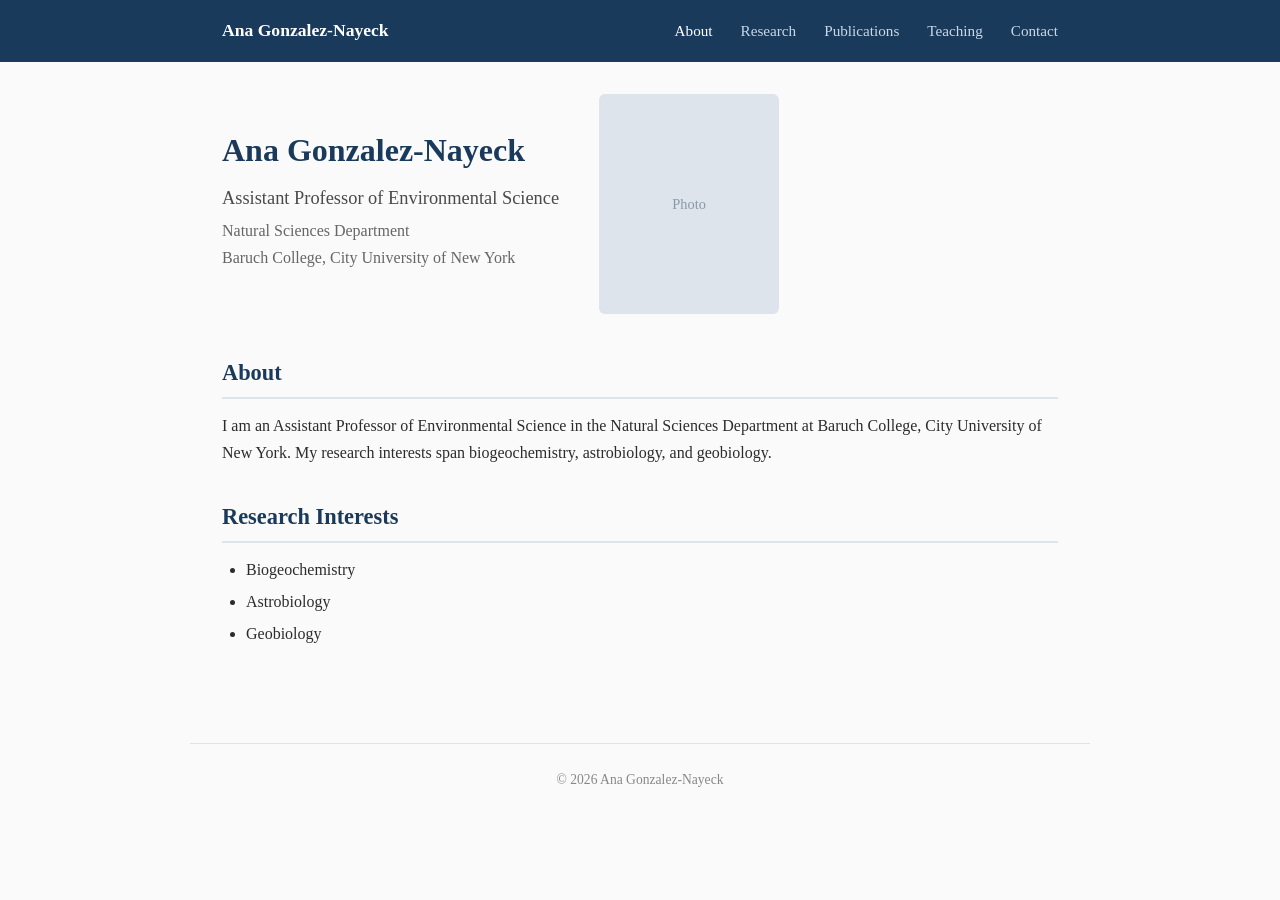
==== index.html @ 3c6f1321 "Initial research website" ====
<!DOCTYPE html>
<html lang="en">
<head>
    <meta charset="UTF-8">
    <meta name="viewport" content="width=device-width, initial-scale=1.0">
    <title>Ana Gonzalez-Nayeck | Baruch College, CUNY</title>
    <link rel="stylesheet" href="style.css">
</head>
<body>
    <nav>
        <div class="nav-container">
            <a href="index.html" class="nav-name">Ana Gonzalez-Nayeck</a>
            <div class="nav-links">
                <a href="index.html" class="active">About</a>
                <a href="research.html">Research</a>
                <a href="publications.html">Publications</a>
                <a href="teaching.html">Teaching</a>
                <a href="contact.html">Contact</a>
            </div>
        </div>
    </nav>

    <main>
        <section class="hero">
            <div class="hero-content">
                <div class="hero-text">
                    <h1>Ana Gonzalez-Nayeck</h1>
                    <p class="title">Assistant Professor of Environmental Science</p>
                    <p class="affiliation">Natural Sciences Department<br>Baruch College, City University of New York</p>
                </div>
                <div class="hero-photo">
                    <div class="photo-placeholder">Photo</div>
                </div>
            </div>
        </section>

        <section class="about">
            <h2>About</h2>
            <p>I am an Assistant Professor of Environmental Science in the Natural Sciences Department at Baruch College, City University of New York. My research interests span biogeochemistry, astrobiology, and geobiology.</p>
        </section>

        <section class="interests">
            <h2>Research Interests</h2>
            <ul>
                <li>Biogeochemistry</li>
                <li>Astrobiology</li>
                <li>Geobiology</li>
            </ul>
        </section>
    </main>

    <footer>
        <p>&copy; 2026 Ana Gonzalez-Nayeck</p>
    </footer>
</body>
</html>
---- style.css ----
* {
    margin: 0;
    padding: 0;
    box-sizing: border-box;
}

body {
    font-family: 'Georgia', 'Times New Roman', serif;
    color: #2c2c2c;
    line-height: 1.7;
    background: #fafafa;
}

/* Navigation */
nav {
    background: #1a3a5c;
    padding: 1rem 0;
    position: sticky;
    top: 0;
    z-index: 100;
}

.nav-container {
    max-width: 900px;
    margin: 0 auto;
    padding: 0 2rem;
    display: flex;
    justify-content: space-between;
    align-items: center;
}

.nav-name {
    color: #fff;
    text-decoration: none;
    font-size: 1.1rem;
    font-weight: bold;
}

.nav-links a {
    color: #c8d8e8;
    text-decoration: none;
    margin-left: 1.5rem;
    font-size: 0.95rem;
    transition: color 0.2s;
}

.nav-links a:hover,
.nav-links a.active {
    color: #fff;
}

/* Main content */
main {
    max-width: 900px;
    margin: 0 auto;
    padding: 2rem;
}

/* Hero section */
.hero {
    margin-bottom: 2.5rem;
}

.hero-content {
    display: flex;
    gap: 2.5rem;
    align-items: center;
}

.hero-text h1 {
    font-size: 2rem;
    color: #1a3a5c;
    margin-bottom: 0.3rem;
}

.title {
    font-size: 1.15rem;
    color: #4a4a4a;
    margin-bottom: 0.2rem;
}

.affiliation {
    font-size: 1rem;
    color: #666;
}

.hero-photo {
    flex-shrink: 0;
}

.photo-placeholder {
    width: 180px;
    height: 220px;
    background: #dde4ec;
    border-radius: 6px;
    display: flex;
    align-items: center;
    justify-content: center;
    color: #8899aa;
    font-size: 0.9rem;
}

.hero-photo img {
    width: 180px;
    height: 220px;
    object-fit: cover;
    border-radius: 6px;
}

/* Sections */
section {
    margin-bottom: 2rem;
}

h2 {
    font-size: 1.4rem;
    color: #1a3a5c;
    margin-bottom: 0.8rem;
    padding-bottom: 0.3rem;
    border-bottom: 2px solid #dde4ec;
}

p {
    margin-bottom: 0.8rem;
}

ul {
    list-style: disc;
    padding-left: 1.5rem;
}

li {
    margin-bottom: 0.3rem;
}

/* Footer */
footer {
    max-width: 900px;
    margin: 2rem auto;
    padding: 1.5rem 2rem;
    border-top: 1px solid #dde4ec;
    text-align: center;
    color: #888;
    font-size: 0.85rem;
}

/* Responsive */
@media (max-width: 600px) {
    .hero-content {
        flex-direction: column-reverse;
        text-align: center;
    }

    .nav-container {
        flex-direction: column;
        gap: 0.5rem;
    }

    .nav-links a {
        margin-left: 0;
        margin-right: 1rem;
    }

    .hero-text h1 {
        font-size: 1.6rem;
    }
}
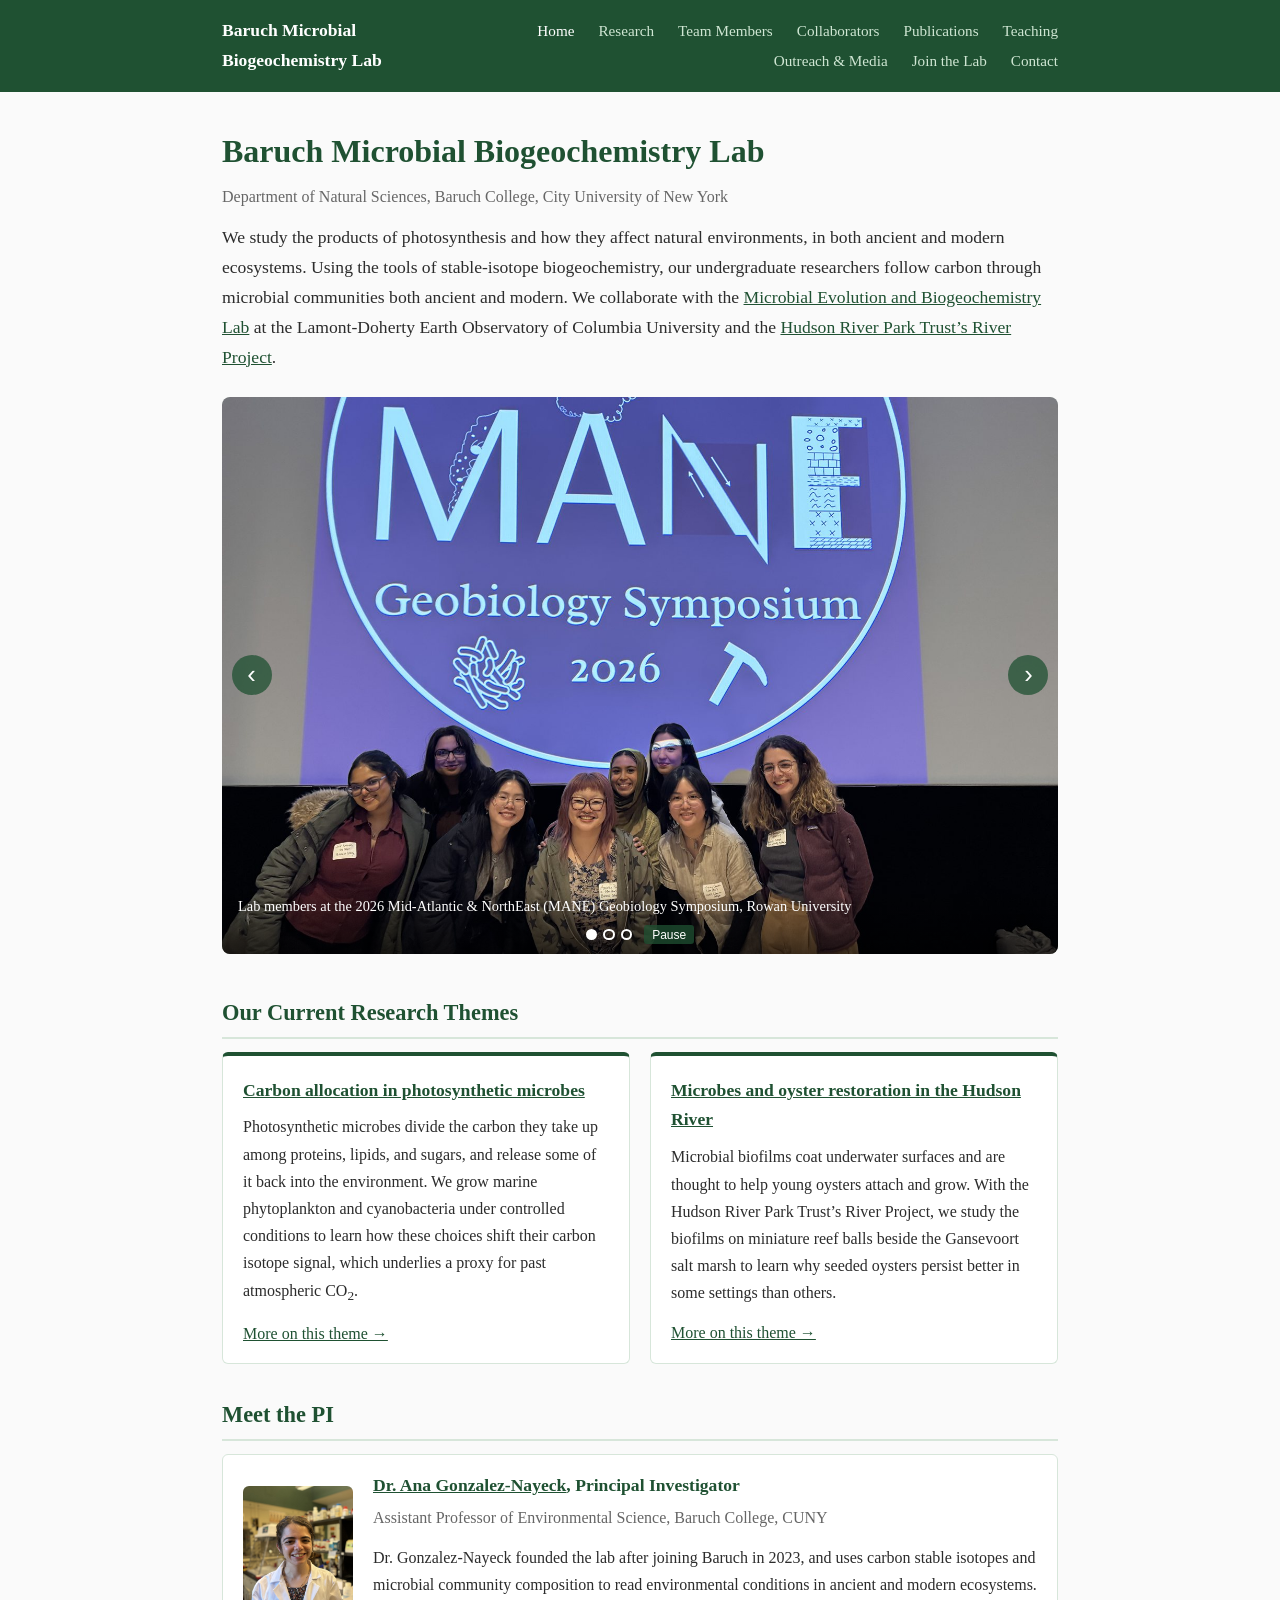
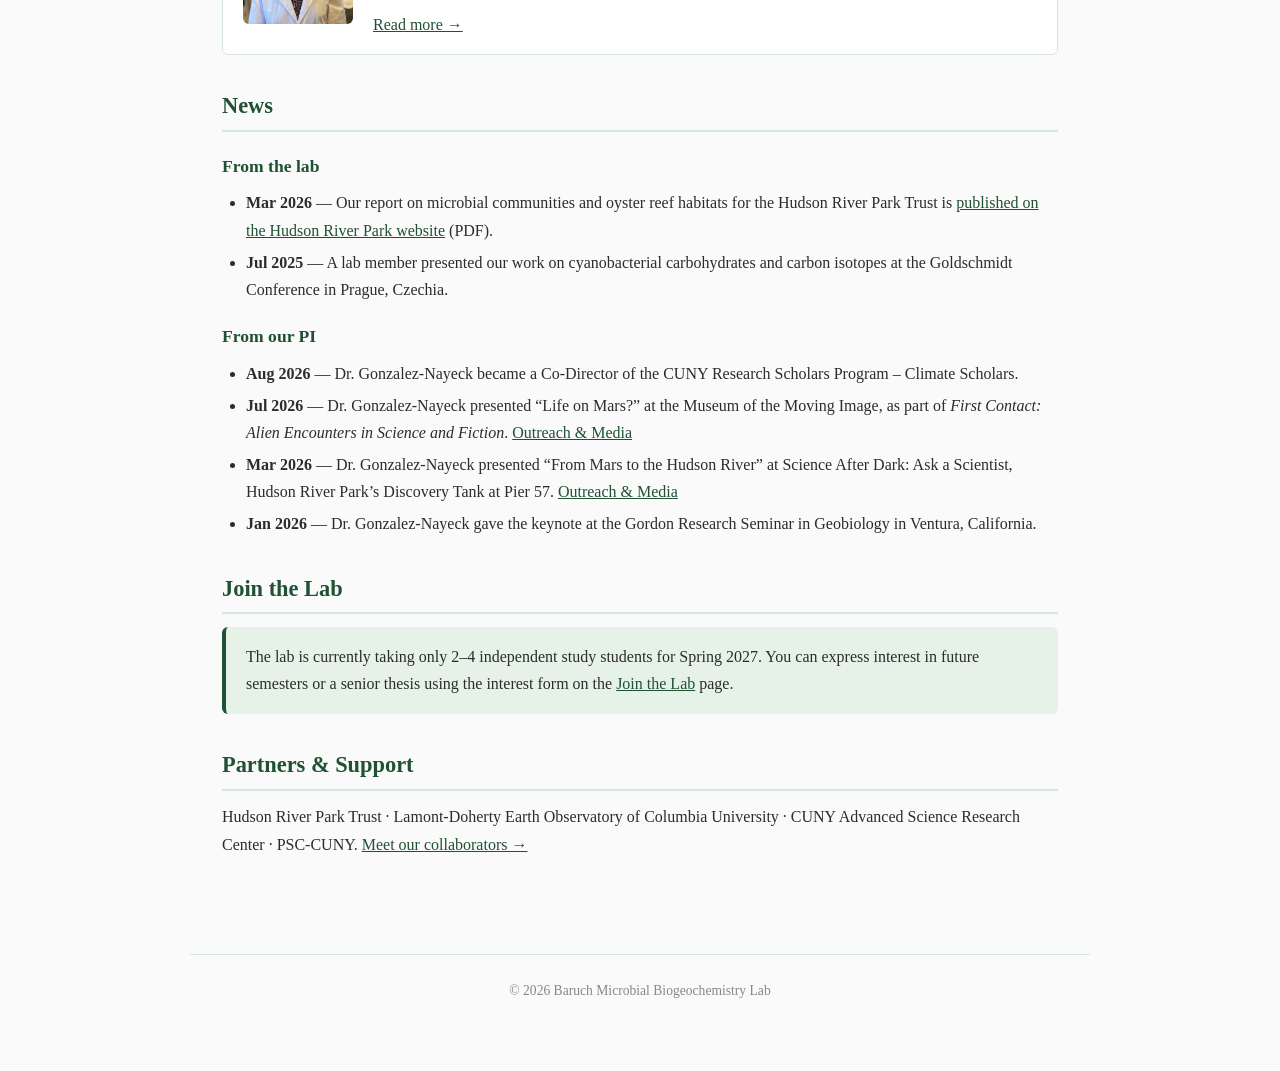
==== commit e6d235b4: "Launch Baruch Microbial Biogeochemistry Lab website Lab-centered site: home with photo carousel, res" ====
--- a/index.html
+++ b/index.html
@@ -3,54 +3,120 @@
 <head>
     <meta charset="UTF-8">
     <meta name="viewport" content="width=device-width, initial-scale=1.0">
-    <title>Ana Gonzalez-Nayeck | Baruch College, CUNY</title>
+    <title>Baruch Microbial Biogeochemistry Lab | Baruch College, CUNY</title>
+    <meta name="description" content="The Baruch Microbial Biogeochemistry Lab at Baruch College (CUNY) studies the products of photosynthesis and how they affect ancient and modern ecosystems, from oyster restoration in the Hudson River to proxies for past atmospheric CO2.">
     <link rel="stylesheet" href="style.css">
 </head>
 <body>
     <nav>
         <div class="nav-container">
-            <a href="index.html" class="nav-name">Ana Gonzalez-Nayeck</a>
+            <a href="index.html" class="nav-name">Baruch Microbial Biogeochemistry Lab</a>
             <div class="nav-links">
-                <a href="index.html" class="active">About</a>
+                <a href="index.html" class="active">Home</a>
                 <a href="research.html">Research</a>
+                <a href="team.html">Team Members</a>
+                <a href="collaborators.html">Collaborators</a>
                 <a href="publications.html">Publications</a>
                 <a href="teaching.html">Teaching</a>
+                <a href="outreach.html">Outreach &amp; Media</a>
+                <a href="join.html">Join the Lab</a>
                 <a href="contact.html">Contact</a>
             </div>
         </div>
     </nav>
 
     <main>
-        <section class="hero">
-            <div class="hero-content">
-                <div class="hero-text">
-                    <h1>Ana Gonzalez-Nayeck</h1>
-                    <p class="title">Assistant Professor of Environmental Science</p>
-                    <p class="affiliation">Natural Sciences Department<br>Baruch College, City University of New York</p>
+        <section class="hero" aria-labelledby="lab-heading">
+            <div class="hero-text">
+                <h1 id="lab-heading">Baruch Microbial Biogeochemistry Lab</h1>
+                <p class="affiliation">Department of Natural Sciences, Baruch College, City University of New York</p>
+                <p class="home-mission">We study the products of photosynthesis and how they affect natural environments, in both ancient and modern ecosystems. Using the tools of stable-isotope biogeochemistry, our undergraduate researchers follow carbon through microbial communities both ancient and modern. We collaborate with the <a href="https://hurley.ldeo.columbia.edu/">Microbial Evolution and Biogeochemistry Lab</a> at the Lamont-Doherty Earth Observatory of Columbia University and the <a href="https://hudsonriverpark.org/the-park/parks-river-project/">Hudson River Park Trust&rsquo;s River Project</a>.</p>
+            </div>
+            <div class="carousel" aria-roledescription="carousel" aria-label="Photos from the lab">
+                <div class="carousel-track">
+                    <figure class="carousel-slide is-active">
+                        <img src="images/carousel/mane-geobiology-2026.jpg" alt="Lab members smiling in front of the MANE Geobiology Symposium 2026 title slide">
+                        <figcaption>Lab members at the 2026 Mid-Atlantic &amp; NorthEast (MANE) Geobiology Symposium, Rowan University</figcaption>
+                    </figure>
+                    <figure class="carousel-slide">
+                        <img src="images/carousel/cyanobacteria-cultures.jpg" alt="Flasks of cyanobacteria cultures in a laboratory hood, some green with growth and some still clear">
+                        <figcaption>Cultures of the cyanobacterium <em>Synechococcus</em> sp. PCC 7002. Photo: Sarah Hurley</figcaption>
+                    </figure>
+                    <figure class="carousel-slide">
+                        <img src="images/carousel/oyster-reef-ball-hudson.jpg" alt="A reef ball covered in oysters on the Hudson River waterfront, with Little Island in the background">
+                        <figcaption>Oysters on a reef ball at Hudson River Park. Photo: Ana Gonzalez-Nayeck</figcaption>
+                    </figure>
                 </div>
-                <div class="hero-photo">
-                    <div class="photo-placeholder">Photo</div>
+                <button type="button" class="carousel-btn carousel-prev" aria-label="Previous photo">&#8249;</button>
+                <button type="button" class="carousel-btn carousel-next" aria-label="Next photo">&#8250;</button>
+                <div class="carousel-controls">
+                    <div class="carousel-dots"></div>
+                    <button type="button" class="carousel-pause">Pause</button>
                 </div>
             </div>
         </section>
 
-        <section class="about">
-            <h2>About</h2>
-            <p>I am an Assistant Professor of Environmental Science in the Natural Sciences Department at Baruch College, City University of New York. My research interests span biogeochemistry, astrobiology, and geobiology.</p>
+        <section class="themes" aria-labelledby="themes-heading">
+            <h2 id="themes-heading">Our Current Research Themes</h2>
+            <div class="home-cards">
+                <article class="home-card">
+                    <h3><a href="research.html#carbon-allocation">Carbon allocation in photosynthetic microbes</a></h3>
+                    <p>Photosynthetic microbes divide the carbon they take up among proteins, lipids, and sugars, and release some of it back into the environment. We grow marine phytoplankton and cyanobacteria under controlled conditions to learn how these choices shift their carbon isotope signal, which underlies a proxy for past atmospheric CO<sub>2</sub>.</p>
+                    <p><a href="research.html#carbon-allocation">More on this theme &rarr;</a></p>
+                </article>
+                <article class="home-card">
+                    <h3><a href="research.html#oysters">Microbes and oyster restoration in the Hudson River</a></h3>
+                    <p>Microbial biofilms coat underwater surfaces and are thought to help young oysters attach and grow. With the Hudson River Park Trust&rsquo;s River Project, we study the biofilms on miniature reef balls beside the Gansevoort salt marsh to learn why seeded oysters persist better in some settings than others.</p>
+                    <p><a href="research.html#oysters">More on this theme &rarr;</a></p>
+                </article>
+            </div>
         </section>
 
-        <section class="interests">
-            <h2>Research Interests</h2>
+        <section class="pi" aria-labelledby="pi-heading">
+            <h2 id="pi-heading">Meet the PI</h2>
+            <div class="home-pi">
+                <img src="images/ana-gonzalez-nayeck.jpg" alt="Dr. Ana Gonzalez-Nayeck" width="800" height="1000">
+                <div>
+                    <h3><a href="ana.html">Dr. Ana Gonzalez-Nayeck</a>, Principal Investigator</h3>
+                    <p class="affiliation">Assistant Professor of Environmental Science, Baruch College, CUNY</p>
+                    <p>Dr. Gonzalez-Nayeck founded the lab after joining Baruch in 2023, and uses carbon stable isotopes and microbial community composition to read environmental conditions in ancient and modern ecosystems.</p>
+                    <p><a href="ana.html">Read more &rarr;</a></p>
+                </div>
+            </div>
+        </section>
+
+        <section class="news" aria-labelledby="news-heading">
+            <h2 id="news-heading">News</h2>
+            <h3>From the lab</h3>
             <ul>
-                <li>Biogeochemistry</li>
-                <li>Astrobiology</li>
-                <li>Geobiology</li>
+                <li><strong>Mar 2026</strong> &mdash; Our report on microbial communities and oyster reef habitats for the Hudson River Park Trust is <a href="https://hudsonriverpark.org/app/uploads/2026/03/GonzalezNayeck_Final_Report_HRPT_2026.pdf">published on the Hudson River Park website</a> (PDF).</li>
+                <li><strong>Jul 2025</strong> &mdash; A lab member presented our work on cyanobacterial carbohydrates and carbon isotopes at the Goldschmidt Conference in Prague, Czechia.</li>
             </ul>
+            <h3>From our PI</h3>
+            <ul>
+                <li><strong>Aug 2026</strong> &mdash; Dr. Gonzalez-Nayeck became a Co-Director of the CUNY Research Scholars Program &ndash; Climate Scholars.</li>
+                <li><strong>Jul 2026</strong> &mdash; Dr. Gonzalez-Nayeck presented &ldquo;Life on Mars?&rdquo; at the Museum of the Moving Image, as part of <em>First Contact: Alien Encounters in Science and Fiction</em>. <a href="outreach.html">Outreach &amp; Media</a></li>
+                <li><strong>Mar 2026</strong> &mdash; Dr. Gonzalez-Nayeck presented &ldquo;From Mars to the Hudson River&rdquo; at Science After Dark: Ask a Scientist, Hudson River Park&rsquo;s Discovery Tank at Pier 57. <a href="outreach.html">Outreach &amp; Media</a></li>
+                <li><strong>Jan 2026</strong> &mdash; Dr. Gonzalez-Nayeck gave the keynote at the Gordon Research Seminar in Geobiology in Ventura, California.</li>
+            </ul>
+        </section>
+
+        <section class="join" aria-labelledby="join-heading">
+            <h2 id="join-heading">Join the Lab</h2>
+            <div class="home-cta">
+                <p>The lab is currently taking only 2&ndash;4 independent study students for Spring 2027. You can express interest in future semesters or a senior thesis using the interest form on the <a href="join.html">Join the Lab</a> page.</p>
+            </div>
+        </section>
+
+        <section class="partners" aria-labelledby="partners-heading">
+            <h2 id="partners-heading">Partners &amp; Support</h2>
+            <p>Hudson River Park Trust &middot; Lamont-Doherty Earth Observatory of Columbia University &middot; CUNY Advanced Science Research Center &middot; PSC-CUNY. <a href="collaborators.html">Meet our collaborators &rarr;</a></p>
         </section>
     </main>
 
     <footer>
-        <p>&copy; 2026 Ana Gonzalez-Nayeck</p>
+        <p>&copy; 2026 Baruch Microbial Biogeochemistry Lab</p>
     </footer>
+    <script src="carousel.js" defer></script>
 </body>
 </html>
--- a/style.css
+++ b/style.css
@@ -13,7 +13,7 @@
 
 /* Navigation */
 nav {
-    background: #1a3a5c;
+    background: #1f5132;
     padding: 1rem 0;
     position: sticky;
     top: 0;
@@ -37,7 +37,7 @@
 }
 
 .nav-links a {
-    color: #c8d8e8;
+    color: #cfe6d3;
     text-decoration: none;
     margin-left: 1.5rem;
     font-size: 0.95rem;
@@ -69,7 +69,7 @@
 
 .hero-text h1 {
     font-size: 2rem;
-    color: #1a3a5c;
+    color: #1f5132;
     margin-bottom: 0.3rem;
 }
 
@@ -91,12 +91,12 @@
 .photo-placeholder {
     width: 180px;
     height: 220px;
-    background: #dde4ec;
+    background: #d7e6da;
     border-radius: 6px;
     display: flex;
     align-items: center;
     justify-content: center;
-    color: #8899aa;
+    color: #7f9a86;
     font-size: 0.9rem;
 }
 
@@ -114,10 +114,10 @@
 
 h2 {
     font-size: 1.4rem;
-    color: #1a3a5c;
+    color: #1f5132;
     margin-bottom: 0.8rem;
     padding-bottom: 0.3rem;
-    border-bottom: 2px solid #dde4ec;
+    border-bottom: 2px solid #d7e6da;
 }
 
 p {
@@ -138,7 +138,7 @@
     max-width: 900px;
     margin: 2rem auto;
     padding: 1.5rem 2rem;
-    border-top: 1px solid #dde4ec;
+    border-top: 1px solid #d7e6da;
     text-align: center;
     color: #888;
     font-size: 0.85rem;
@@ -165,3 +165,492 @@
         font-size: 1.6rem;
     }
 }
+
+/* Drafting placeholders — remove before launch (grep PLACEHOLDER) */
+.placeholder {
+    background: #fff4c2;
+    color: #6b5400;
+    padding: 0 0.25rem;
+    border-radius: 3px;
+    font-family: -apple-system, 'Helvetica Neue', Arial, sans-serif;
+    font-size: 0.9em;
+}
+
+.placeholder-block {
+    background: #fff9e0;
+    border: 1px dashed #d4b44a;
+    color: #6b5400;
+    padding: 0.75rem 1rem;
+    margin-bottom: 1rem;
+    border-radius: 6px;
+    font-family: -apple-system, 'Helvetica Neue', Arial, sans-serif;
+    font-size: 0.9rem;
+}
+
+
+/* Team Members page (moved from team.html) */
+.team-intro {
+            margin-bottom: 1.5rem;
+        }
+
+        .team-grid {
+            display: grid;
+            grid-template-columns: repeat(auto-fill, minmax(240px, 1fr));
+            gap: 1.25rem;
+            margin-bottom: 1.5rem;
+        }
+
+        .team-card {
+            background: #fff;
+            border: 1px solid #d7e6da;
+            border-radius: 6px;
+            padding: 1rem;
+            font-family: 'Georgia', 'Times New Roman', serif;
+        }
+
+        .team-card .photo-placeholder,
+        .team-card img {
+            width: 100%;
+            max-width: 220px;
+            height: auto;
+            aspect-ratio: 4 / 5;
+            object-fit: cover;
+            border-radius: 6px;
+            margin-bottom: 0.75rem;
+        }
+
+        .team-card h3,
+        .team-card h4 {
+            color: #1f5132;
+            font-size: 1.1rem;
+            line-height: 1.3;
+            margin-bottom: 0.25rem;
+        }
+
+        .team-card h3 a,
+        .team-card h4 a {
+            color: #1f5132;
+        }
+
+        .team-card p {
+            font-size: 0.95rem;
+            margin-bottom: 0.5rem;
+        }
+
+        .team-role {
+            color: #555;
+        }
+
+        .team-project {
+            font-style: italic;
+        }
+
+        .team-pi {
+            max-width: 320px;
+        }
+
+        .team-subsection {
+            margin-top: 1.5rem;
+        }
+
+        .team-subsection > h3 {
+            color: #1f5132;
+            font-size: 1.2rem;
+            margin-bottom: 0.6rem;
+        }
+
+        @media (max-width: 600px) {
+            .team-grid {
+                grid-template-columns: 1fr;
+            }
+
+            .team-pi {
+                max-width: none;
+            }
+        }
+
+/* Page additions suggested by drafting agents */
+h3 {
+    color: #1f5132;
+    font-size: 1.1rem;
+    margin: 1.2rem 0 0.5rem;
+}
+
+.publication-list {
+    list-style: none;
+    padding-left: 0;
+}
+
+.publication-list li {
+    margin-bottom: 0.9rem;
+}
+
+.course {
+    margin-bottom: 1.5rem;
+}
+
+.course-meta {
+    color: #666;
+    font-size: 0.9rem;
+    margin-bottom: 0.3rem;
+}
+
+figure img {
+    max-width: 100%;
+    border-radius: 6px;
+}
+
+figcaption {
+    color: #666;
+    font-size: 0.85rem;
+    margin-top: 0.3rem;
+}
+
+/* Seven nav links: let them wrap instead of overflowing */
+.nav-links {
+    display: flex;
+    flex-wrap: wrap;
+    justify-content: flex-end;
+    row-gap: 0.3rem;
+}
+
+/* Outreach & Media page (moved from outreach.html) */
+.outreach-list {
+            list-style: none;
+            padding-left: 0;
+        }
+        .outreach-item {
+            margin-bottom: 1.4rem;
+            padding-left: 1rem;
+            border-left: 3px solid #d7e6da;
+        }
+        .outreach-item h3 {
+            font-size: 1.05rem;
+            color: #1f5132;
+            margin-bottom: 0.15rem;
+        }
+        .outreach-meta {
+            font-size: 0.9rem;
+            color: #666;
+            margin-bottom: 0.35rem;
+        }
+        .outreach-item p {
+            margin-bottom: 0.3rem;
+        }
+        .outreach-tag {
+            display: inline-block;
+            background: #1f5132;
+            color: #fff;
+            font-size: 0.75rem;
+            padding: 0 0.45rem;
+            border-radius: 3px;
+            margin-right: 0.35rem;
+            vertical-align: middle;
+            font-family: -apple-system, 'Helvetica Neue', Arial, sans-serif;
+        }
+        .outreach-photos {
+            display: grid;
+            grid-template-columns: repeat(auto-fit, minmax(240px, 1fr));
+            gap: 1rem;
+            margin-bottom: 2rem;
+        }
+        .outreach-photos .placeholder-block {
+            min-height: 160px;
+            display: flex;
+            align-items: center;
+            justify-content: center;
+            text-align: center;
+            margin-bottom: 0;
+        }
+        a {
+            color: #1f5132;
+        }
+
+/* collaborators.html (moved from page) */
+.collab-list { list-style: none; padding: 0; margin: 0; }
+        .collab-entry { margin: 0 0 1.25rem; padding-left: 0.9rem; border-left: 3px solid #d3e3d6; }
+        .collab-name { font-weight: 600; }
+        .collab-role { display: block; font-size: 0.95em; color: #555; }
+        .collab-work { display: block; margin-top: 0.2rem; }
+
+/* join.html (moved from page) */
+.join-options {
+            display: grid;
+            grid-template-columns: repeat(2, minmax(0, 1fr));
+            gap: 1.25rem;
+            margin: 1rem 0 1.5rem;
+        }
+        .join-card {
+            background: #fff;
+            border: 1px solid #d2e2d5;
+            border-top: 4px solid #1f5132;
+            border-radius: 6px;
+            padding: 1rem 1.25rem;
+        }
+        .join-card h3 {
+            margin-top: 0.25rem;
+        }
+        .join-tag {
+            display: inline-block;
+            background: #e6f2e8;
+            color: #1f5132;
+            border-radius: 999px;
+            padding: 0.1rem 0.6rem;
+            font-size: 0.8rem;
+            font-family: -apple-system, 'Helvetica Neue', Arial, sans-serif;
+        }
+        .join-steps {
+            padding-left: 1.4rem;
+        }
+        .join-steps li {
+            margin-bottom: 0.6rem;
+        }
+        .join-form-embed {
+            width: 100%;
+            margin: 1rem 0;
+        }
+        .join-form-embed iframe {
+            display: block;
+            width: 100%;
+            height: 1200px;
+            border: 0;
+        }
+        @media (max-width: 700px) {
+            .join-options {
+                grid-template-columns: 1fr;
+            }
+        }
+
+/* Join page availability notice */
+.join-status {
+    background: #e6f2e8;
+    border-left: 4px solid #1f5132;
+    padding: 0.75rem 1rem;
+    border-radius: 4px;
+    margin-bottom: 1.5rem;
+}
+
+/* index.html (moved from page) */
+.home-banner {
+            margin: 1.25rem 0 0;
+        }
+        .home-banner img {
+            display: block;
+            width: 100%;
+            max-width: 100%;
+            height: auto;
+            border-radius: 6px;
+        }
+        .home-mission {
+            font-size: 1.1rem;
+            margin-top: 0.8rem;
+        }
+        .home-cards {
+            display: grid;
+            grid-template-columns: repeat(2, minmax(0, 1fr));
+            gap: 1.25rem;
+        }
+        .home-card {
+            background: #fff;
+            border: 1px solid #d7e6da;
+            border-top: 4px solid #1f5132;
+            border-radius: 6px;
+            padding: 1rem 1.25rem;
+        }
+        .home-card h3 {
+            margin-top: 0.25rem;
+        }
+        .home-pi {
+            display: flex;
+            gap: 1.25rem;
+            align-items: center;
+            background: #fff;
+            border: 1px solid #d7e6da;
+            border-radius: 6px;
+            padding: 1rem 1.25rem;
+        }
+        .home-pi img {
+            flex-shrink: 0;
+            width: 110px;
+            max-width: 100%;
+            height: auto;
+            aspect-ratio: 4 / 5;
+            object-fit: cover;
+            border-radius: 6px;
+        }
+        .home-pi h3 {
+            margin: 0 0 0.2rem;
+        }
+        .home-cta {
+            background: #e6f2e8;
+            border-left: 4px solid #1f5132;
+            border-radius: 6px;
+            padding: 1rem 1.25rem;
+        }
+        .home-cta p:last-child,
+        .home-card p:last-child,
+        .home-pi p:last-child {
+            margin-bottom: 0;
+        }
+        @media (max-width: 700px) {
+            .home-cards {
+                grid-template-columns: 1fr;
+            }
+        }
+        @media (max-width: 500px) {
+            .home-pi {
+                flex-direction: column;
+                align-items: flex-start;
+            }
+        }
+
+/* ana.html (moved from page) */
+.pi-breadcrumb {
+            font-size: 0.95rem;
+            margin-bottom: 1.25rem;
+        }
+
+/* Long lab name + 9 links: stack brand above links on medium screens */
+@media (max-width: 1000px) {
+    .nav-container {
+        flex-direction: column;
+        align-items: flex-start;
+        gap: 0.4rem;
+    }
+    .nav-links {
+        justify-content: flex-start;
+    }
+    .nav-links a {
+        margin-left: 0;
+        margin-right: 1.1rem;
+    }
+}
+
+/* Homepage photo carousel (carousel.js) */
+.carousel {
+    position: relative;
+    margin: 1.5rem 0 2rem;
+    border-radius: 8px;
+    overflow: hidden;
+    background: #e6f2e8;
+}
+.carousel-track {
+    position: relative;
+    aspect-ratio: 3 / 2;
+    max-width: 100%;
+}
+.carousel-slide {
+    position: absolute;
+    inset: 0;
+    margin: 0;
+    opacity: 0;
+    transition: opacity 0.8s ease;
+}
+.carousel-slide.is-active { opacity: 1; z-index: 1; }
+.carousel-slide img {
+    width: 100%;
+    height: 100%;
+    object-fit: cover;
+    display: block;
+}
+.carousel-slide figcaption {
+    position: absolute;
+    left: 0; right: 0; bottom: 0;
+    padding: 0.5rem 1rem 2.2rem;
+    background: linear-gradient(transparent, rgba(0, 0, 0, 0.6));
+    color: #fff;
+    font-size: 0.9rem;
+}
+.carousel-placeholder {
+    height: 100%;
+    display: flex;
+    align-items: center;
+    justify-content: center;
+    background: #fff9e0;
+    border: 1px dashed #d4b44a;
+    color: #6b5400;
+    font-family: -apple-system, 'Helvetica Neue', Arial, sans-serif;
+    text-align: center;
+    padding: 1rem;
+}
+.carousel-btn {
+    position: absolute;
+    top: 50%;
+    transform: translateY(-50%);
+    z-index: 2;
+    width: 2.5rem;
+    height: 2.5rem;
+    border: 0;
+    border-radius: 50%;
+    background: rgba(31, 81, 50, 0.75);
+    color: #fff;
+    font-size: 1.6rem;
+    line-height: 1;
+    cursor: pointer;
+}
+.carousel-btn:hover, .carousel-btn:focus-visible { background: #1f5132; }
+.carousel-prev { left: 0.6rem; }
+.carousel-next { right: 0.6rem; }
+.carousel-controls {
+    position: absolute;
+    bottom: 0.6rem;
+    left: 0; right: 0;
+    z-index: 2;
+    display: flex;
+    justify-content: center;
+    align-items: center;
+    gap: 0.75rem;
+}
+.carousel-dots { display: flex; gap: 0.4rem; }
+.carousel-dot {
+    width: 0.7rem;
+    height: 0.7rem;
+    border-radius: 50%;
+    border: 2px solid #fff;
+    background: transparent;
+    padding: 0;
+    cursor: pointer;
+}
+.carousel-dot[aria-current="true"] { background: #fff; }
+.carousel-pause {
+    border: 0;
+    border-radius: 3px;
+    background: rgba(31, 81, 50, 0.75);
+    color: #fff;
+    font-size: 0.75rem;
+    padding: 0.15rem 0.5rem;
+    cursor: pointer;
+    font-family: -apple-system, 'Helvetica Neue', Arial, sans-serif;
+}
+/* Without JavaScript, show only the first slide and hide controls */
+.carousel:not(.carousel-ready) .carousel-btn,
+.carousel:not(.carousel-ready) .carousel-controls { display: none; }
+
+/* Research page theme photos */
+.research-figure {
+    margin: 1rem 0 1.5rem;
+}
+.research-figure img {
+    display: block;
+    max-width: 100%;
+    max-height: 480px;
+    width: auto;
+    height: auto;
+    border-radius: 6px;
+}
+
+/* Outreach photos */
+.outreach-photo {
+    margin: 0;
+}
+.outreach-photo img {
+    display: block;
+    width: 100%;
+    height: auto;
+    border-radius: 6px;
+}
+.outreach-photo figcaption {
+    color: #666;
+    font-size: 0.85rem;
+    margin-top: 0.35rem;
+}
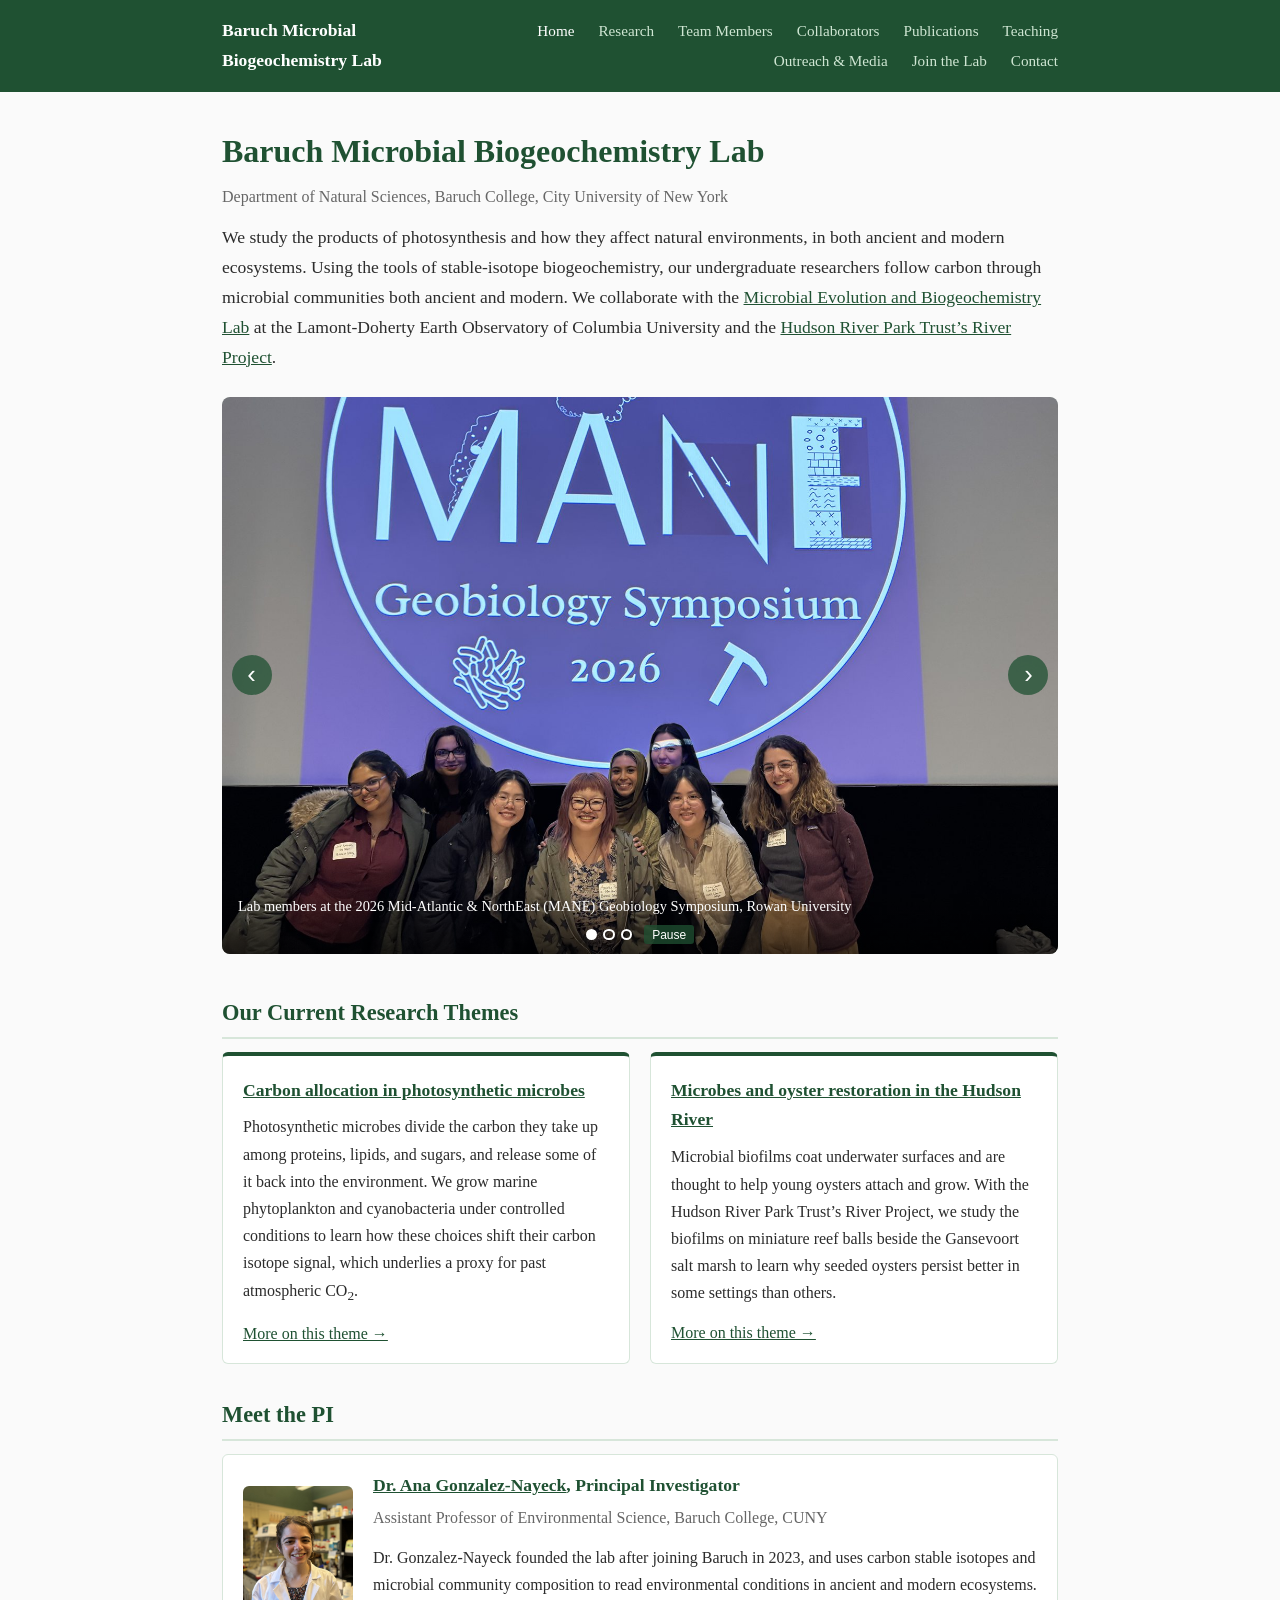
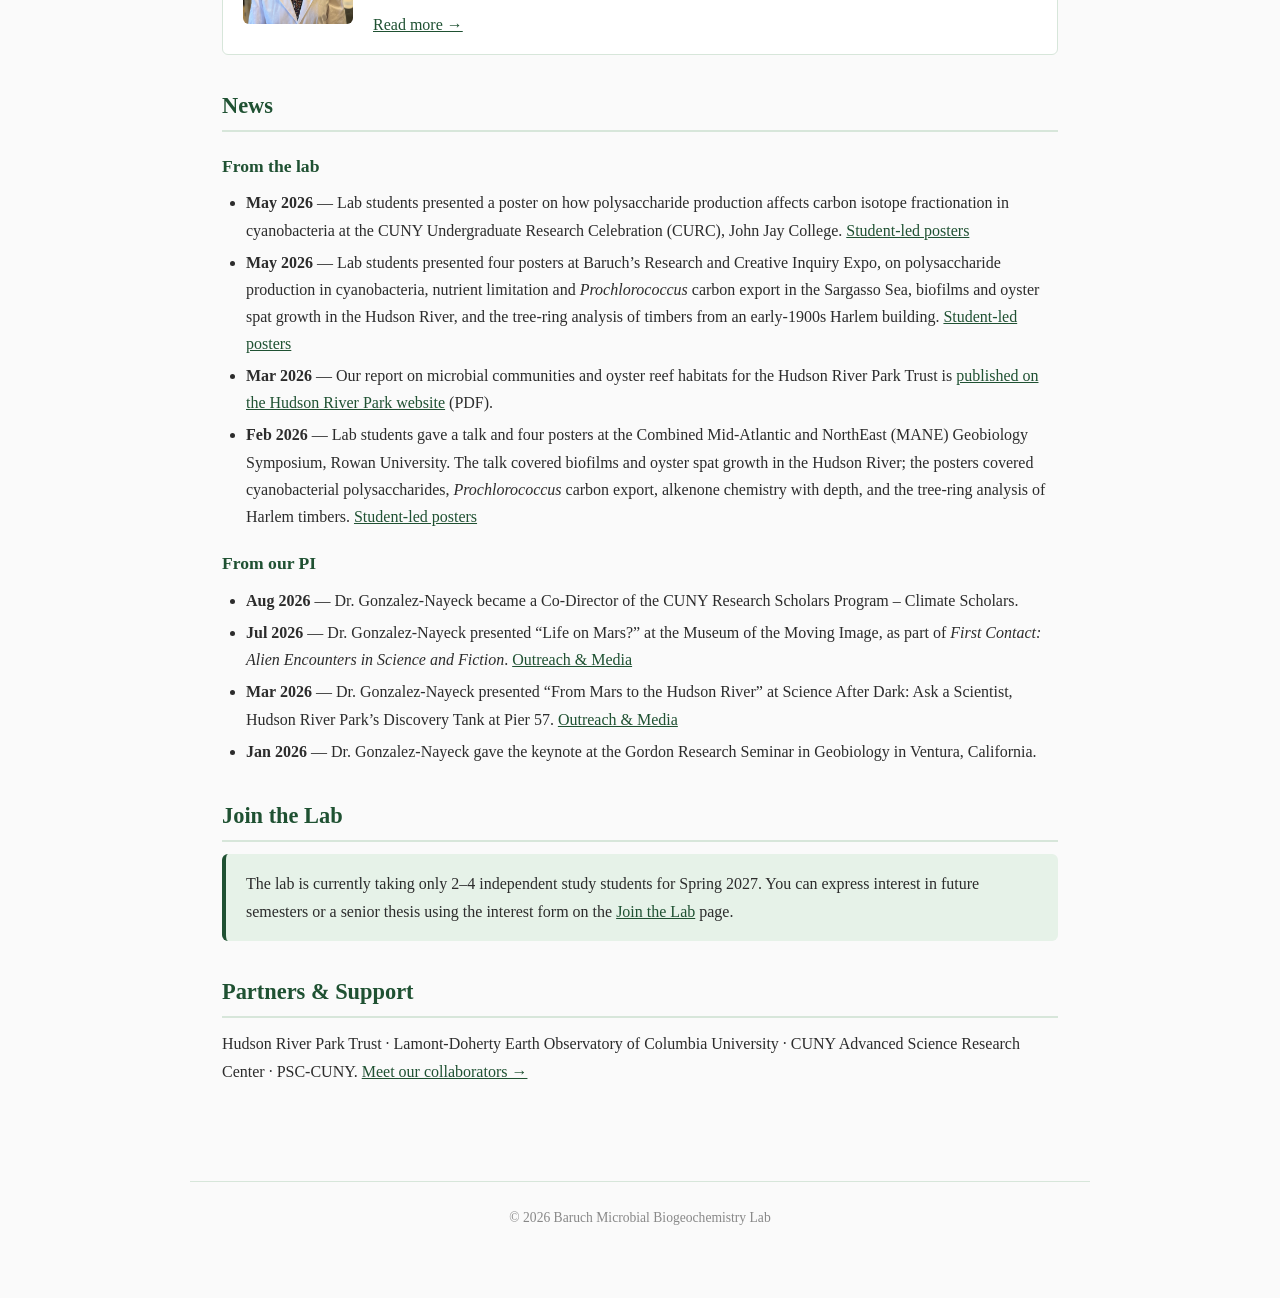
==== commit 5f6c30ef: "News: highlight 2026 student presentations (CURC, Expo, MANE) Replace the July 2025 Goldschmidt item" ====
--- a/index.html
+++ b/index.html
@@ -89,8 +89,10 @@
             <h2 id="news-heading">News</h2>
             <h3>From the lab</h3>
             <ul>
+                <li><strong>May 2026</strong> &mdash; Lab students presented a poster on how polysaccharide production affects carbon isotope fractionation in cyanobacteria at the CUNY Undergraduate Research Celebration (CURC), John Jay College. <a href="publications.html#student-posters">Student-led posters</a></li>
+                <li><strong>May 2026</strong> &mdash; Lab students presented four posters at Baruch&rsquo;s Research and Creative Inquiry Expo, on polysaccharide production in cyanobacteria, nutrient limitation and <em>Prochlorococcus</em> carbon export in the Sargasso Sea, biofilms and oyster spat growth in the Hudson River, and the tree-ring analysis of timbers from an early-1900s Harlem building. <a href="publications.html#student-posters">Student-led posters</a></li>
                 <li><strong>Mar 2026</strong> &mdash; Our report on microbial communities and oyster reef habitats for the Hudson River Park Trust is <a href="https://hudsonriverpark.org/app/uploads/2026/03/GonzalezNayeck_Final_Report_HRPT_2026.pdf">published on the Hudson River Park website</a> (PDF).</li>
-                <li><strong>Jul 2025</strong> &mdash; A lab member presented our work on cyanobacterial carbohydrates and carbon isotopes at the Goldschmidt Conference in Prague, Czechia.</li>
+                <li><strong>Feb 2026</strong> &mdash; Lab students gave a talk and four posters at the Combined Mid-Atlantic and NorthEast (MANE) Geobiology Symposium, Rowan University. The talk covered biofilms and oyster spat growth in the Hudson River; the posters covered cyanobacterial polysaccharides, <em>Prochlorococcus</em> carbon export, alkenone chemistry with depth, and the tree-ring analysis of Harlem timbers. <a href="publications.html#student-posters">Student-led posters</a></li>
             </ul>
             <h3>From our PI</h3>
             <ul>
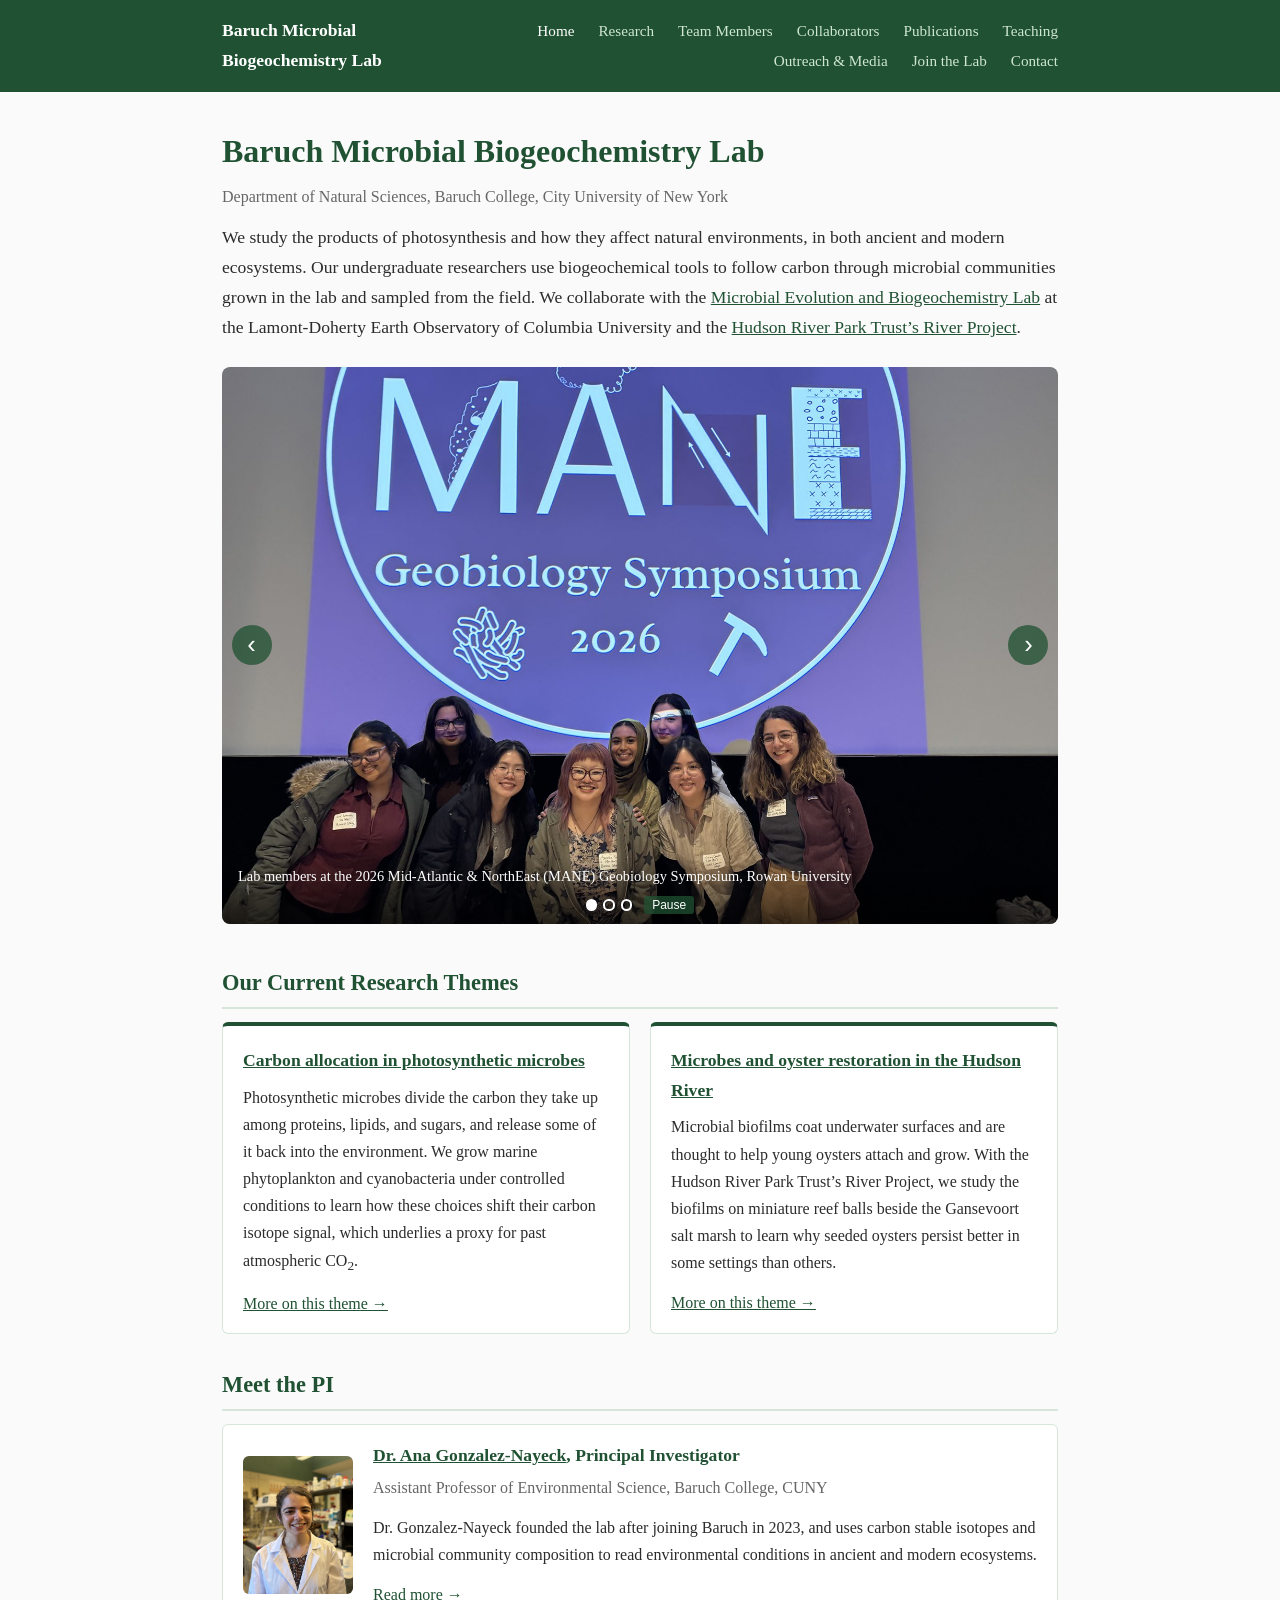
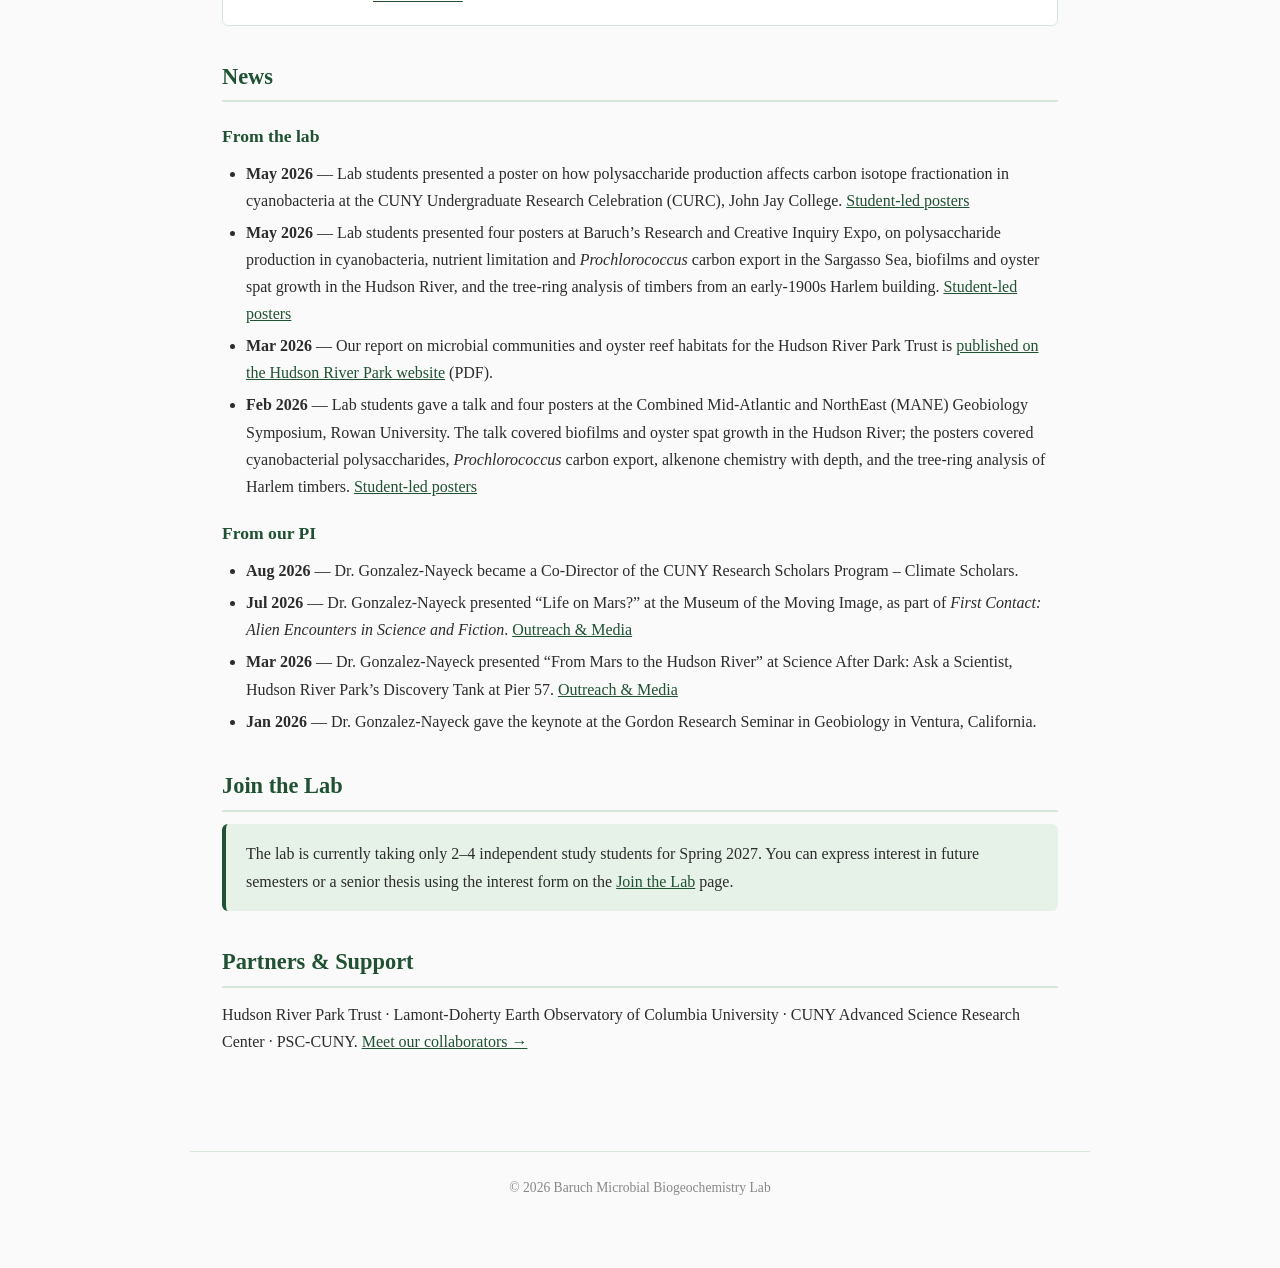
==== commit 2f1bd76a: "Update research wording on home and contact; move Spring 2027 line on join page Co-Authored-By: Clau" ====
--- a/index.html
+++ b/index.html
@@ -30,7 +30,7 @@
             <div class="hero-text">
                 <h1 id="lab-heading">Baruch Microbial Biogeochemistry Lab</h1>
                 <p class="affiliation">Department of Natural Sciences, Baruch College, City University of New York</p>
-                <p class="home-mission">We study the products of photosynthesis and how they affect natural environments, in both ancient and modern ecosystems. Using the tools of stable-isotope biogeochemistry, our undergraduate researchers follow carbon through microbial communities both ancient and modern. We collaborate with the <a href="https://hurley.ldeo.columbia.edu/">Microbial Evolution and Biogeochemistry Lab</a> at the Lamont-Doherty Earth Observatory of Columbia University and the <a href="https://hudsonriverpark.org/the-park/parks-river-project/">Hudson River Park Trust&rsquo;s River Project</a>.</p>
+                <p class="home-mission">We study the products of photosynthesis and how they affect natural environments, in both ancient and modern ecosystems. Our undergraduate researchers use biogeochemical tools to follow carbon through microbial communities grown in the lab and sampled from the field. We collaborate with the <a href="https://hurley.ldeo.columbia.edu/">Microbial Evolution and Biogeochemistry Lab</a> at the Lamont-Doherty Earth Observatory of Columbia University and the <a href="https://hudsonriverpark.org/the-park/parks-river-project/">Hudson River Park Trust&rsquo;s River Project</a>.</p>
             </div>
             <div class="carousel" aria-roledescription="carousel" aria-label="Photos from the lab">
                 <div class="carousel-track">
